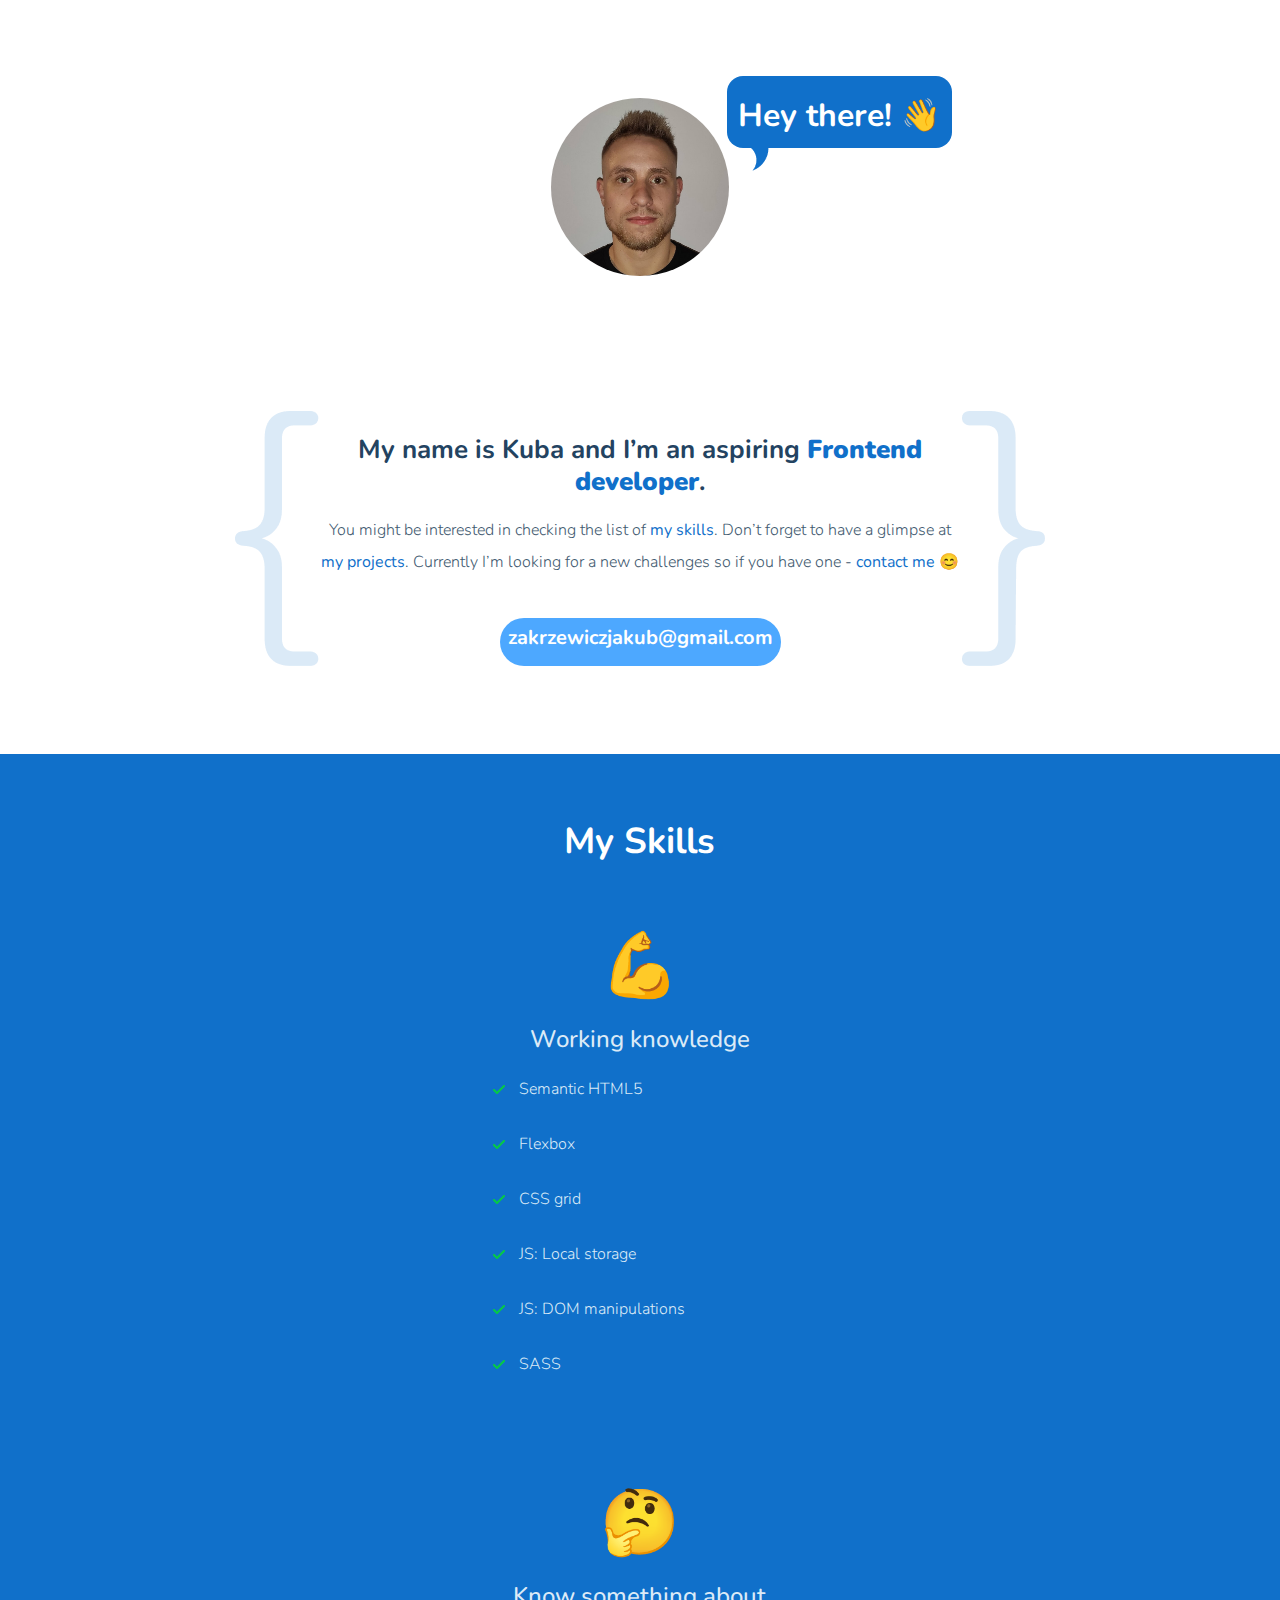
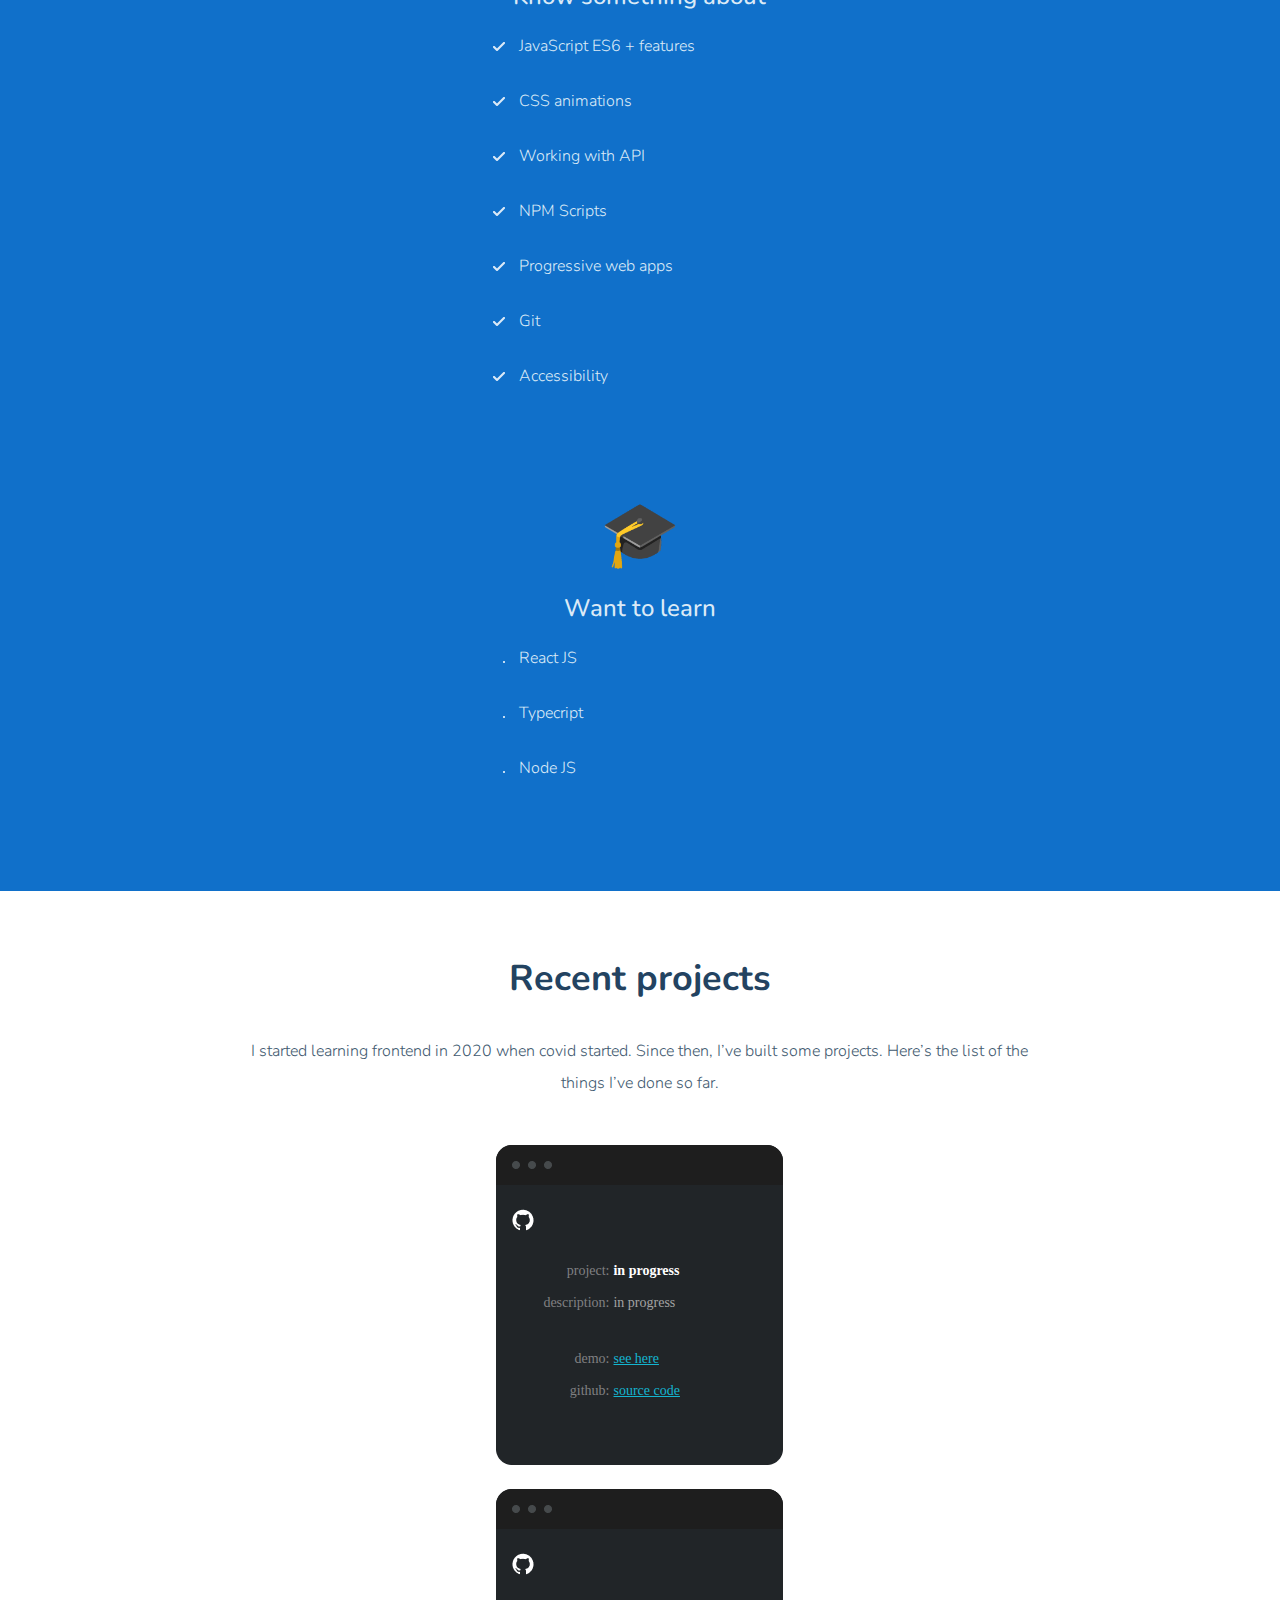
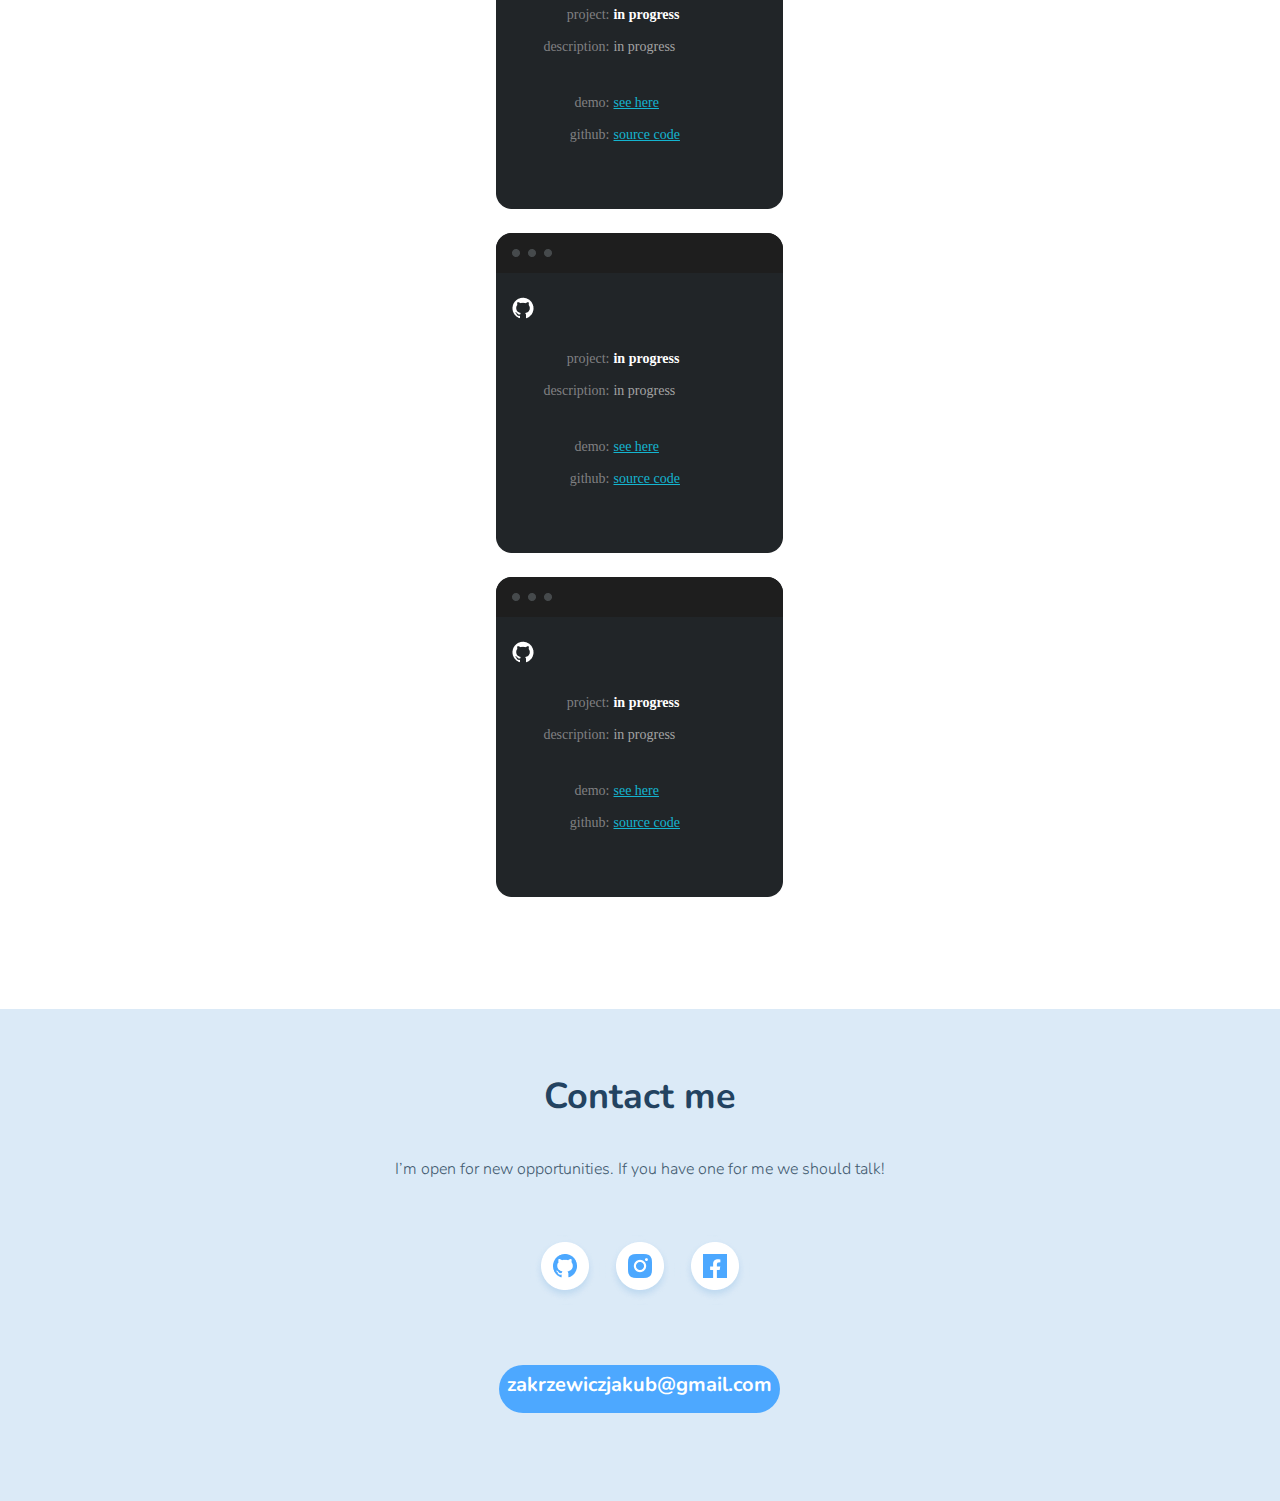
==== index.html @ 41ec2d14 "Updates" ====
<!doctype html><html lang="en"><head><meta charset="UTF-8"/><meta name="viewport" content="width=device-width,initial-scale=1"/><title>Jakub Zakrzewicz</title><meta name="description" content="Webpage about me"/><meta property="og:title" content="Jakub Zakrzewicz"/><meta property="og:description" content="Webpage about my projects and skills"/><meta property="og:url" content="https://github.com/kilerynka/portfolio-design-by-graphic"/><meta property="og:image" content="https://maciejkorsan.com/wtf-gulp-starter/assets/img/cover.png"/><link rel="shortcut icon" href="../../public/favicon.ico" type="image/x-icon"/><link href="index.60c1ba92.css" rel="stylesheet"></head><body><section class="section-first"><header class="header"><article class="header__article"><div class="header__article-img"></div><div class="header__article-cloud"><p class="header__article-hey">Hey there! 👋</p></div><img class="substract" src="img/Speech_cloud.cba23b9a.png" alt=""/></article><div class="wrapIntro"><img class="mark-before" src="img/{.0db8cd97.png" alt=""/><article class="article-mail header__article"><h1 class="header__article-h1">My name is Kuba and I’m an aspiring <strong class="blue-text">Frontend developer</strong>.</h1><p class="header__article-p">You might be interested in checking the list of <strong class="blue-text">my skills</strong>. Don’t forget to have a glimpse at <strong class="blue-text">my projects</strong>. Currently I’m looking for a new challenges so if you have one - <strong class="blue-text">contact me</strong> 😊</p><a class="header__article-mail" href="mailto:zakrzewiczjakub@gmail.com">zakrzewiczjakub@gmail.com</a></article><img class="mark-after" src="img/}.7db80b43.png" alt=""/></div></header></section><section class="section-two"><header class="section-two__header"><h1 class="section-two__header-h1">My Skills</h1></header><section class="section"><article class="section__article"><span class="section__article-emoticon">💪</span><h2 class="section__article-h2">Working knowledge</h2><ul class="section__article-list"><li>Semantic HTML5</li><li>Flexbox</li><li>CSS grid</li><li>JS: Local storage</li><li>JS: DOM manipulations</li><li>SASS</li></ul></article><article class="section__article"><span class="section__article-emoticon">🤔</span><h2 class="section__article-h2">Know something about</h2><ul class="section__article-listStyle2 section__article-list"><li>JavaScript ES6 + features</li><li>CSS animations</li><li>Working with API</li><li>NPM Scripts</li><li>Progressive web apps</li><li>Git</li><li>Accessibility</li></ul></article><article class="section__article"><span class="section__article-emoticon">🎓</span><h2 class="section__article-h2">Want to learn</h2><ul class="section__article-listStyle3 section__article-list"><li class="dupa">React JS</li><li>Typecript</li><li>Node JS</li></ul></article></section></section><section class="sectionThreeContent"><header class="sectionThreeContent__header"><h1 class="sectionThreeContent__header-h1">Recent projects</h1><p class="sectionThreeContent__header-p">I started learning frontend in 2020 when covid started. Since then, I’ve built some projects. Here’s the list of the things I’ve done so far.</p></header><section class="sectionThree"><article class="sectionThree__article"><div class="sectionThree__article-div"><div class="threeDots"></div></div><div class="content"><img class="content-img" src="img/Vector.cf3d014d.png" alt=""/><div class="wrap"><section class="sectionGit"><h2 class="sectionGit-h2">project:</h2><p class="title sectionGit-p name-js">in progress</p></section><section class="sectionGit"><h2 class="sectionGit-h2">description:</h2><p class="description sectionGit-p description-js">in progress</p></section></div><div class="wrap2"><section class="sectionGit"><h2 class="sectionGit-h2">demo:</h2><a class="link sectionGit-p demo-js" href="https://kilerynka.github.io/hydroapp-pwa/">see here</a></section><section class="sectionGit"><h2 class="sectionGit-h2">github:</h2><a class="link sectionGit-p src-js" href="">source code</a></section></div></div></article><article class="sectionThree__article"><div class="sectionThree__article-div"><div class="threeDots"></div></div><div class="content"><img class="content-img" src="img/Vector.cf3d014d.png" alt=""/><div class="wrap"><section class="sectionGit"><h2 class="sectionGit-h2">project:</h2><p class="title sectionGit-p name-js">in progress</p></section><section class="sectionGit"><h2 class="sectionGit-h2">description:</h2><p class="description sectionGit-p description-js">in progress</p></section></div><div class="wrap2"><section class="sectionGit"><h2 class="sectionGit-h2">demo:</h2><a class="link sectionGit-p demo-js" href="">see here</a></section><section class="sectionGit"><h2 class="sectionGit-h2">github:</h2><a class="link sectionGit-p src-js" href="">source code</a></section></div></div></article><article class="sectionThree__article"><div class="sectionThree__article-div"><div class="threeDots"></div></div><div class="content"><img class="content-img" src="img/Vector.cf3d014d.png" alt=""/><div class="wrap"><section class="sectionGit"><h2 class="sectionGit-h2">project:</h2><p class="title sectionGit-p name-js">in progress</p></section><section class="sectionGit"><h2 class="sectionGit-h2">description:</h2><p class="description sectionGit-p description-js">in progress</p></section></div><div class="wrap2"><section class="sectionGit"><h2 class="sectionGit-h2">demo:</h2><a class="link sectionGit-p demo-js" href="">see here</a></section><section class="sectionGit"><h2 class="sectionGit-h2">github:</h2><a class="link sectionGit-p src-js" href="">source code</a></section></div></div></article><article class="sectionThree__article"><div class="sectionThree__article-div"><div class="threeDots"></div></div><div class="content"><img class="content-img" src="img/Vector.cf3d014d.png" alt=""/><div class="wrap"><section class="sectionGit"><h2 class="sectionGit-h2">project:</h2><p class="title sectionGit-p name-js">in progress</p></section><section class="sectionGit"><h2 class="sectionGit-h2">description:</h2><p class="description sectionGit-p description-js">in progress</p></section></div><div class="wrap2"><section class="sectionGit"><h2 class="sectionGit-h2">demo:</h2><a class="link sectionGit-p demo-js" href="">see here</a></section><section class="sectionGit"><h2 class="sectionGit-h2">github:</h2><a class="link sectionGit-p src-js" href="">source code</a></section></div></div></article></section></section><footer class="footer"><section class="sectionFour"><article class="sectionFour__article"><h1 class="sectionFour__article-h1">Contact me</h1><p class="sectionFour__article-p">I’m open for new opportunities. If you have one for me we should talk!</p></article><article class="article-icons sectionFour__article"><div class="article__div-icons sectionFour__article-div"><a class="git" href="https://github.com/kilerynka"></a> <a class="insta" href="https://www.instagram.com/kubazakrzewicz/"></a><a class="face" href="https://www.facebook.com/kuba.zakrzewicz.7"></a></div><div class="sectionFour__article-div"><a class="footer-mail" href="mailto:zakrzewiczjakub@gmail.com">zakrzewiczjakub@gmail.com</a></div></article></section></footer><script src="index.60c1ba92.js"></script></body></html>
---- index.60c1ba92.css ----
@import url(https://fonts.googleapis.com/css2?family=Nunito:wght@300;500;700&display=swap);
/*! normalize.css v8.0.1 | MIT License | github.com/necolas/normalize.css */html{line-height:1.15;-webkit-text-size-adjust:100%}body{margin:0}main{display:block}h1{font-size:2em;margin:.67em 0}hr{box-sizing:content-box;height:0;overflow:visible}pre{font-family:monospace,monospace;font-size:1em}a{background-color:transparent}abbr[title]{border-bottom:none;text-decoration:underline;text-decoration:underline dotted}b,strong{font-weight:bolder}code,kbd,samp{font-family:monospace,monospace;font-size:1em}small{font-size:80%}sub,sup{font-size:75%;line-height:0;position:relative;vertical-align:baseline}sub{bottom:-.25em}sup{top:-.5em}img{border-style:none}button,input,optgroup,select,textarea{font-family:inherit;font-size:100%;line-height:1.15;margin:0}button,input{overflow:visible}button,select{text-transform:none}[type=button],[type=reset],[type=submit],button{-webkit-appearance:button}[type=button]::-moz-focus-inner,[type=reset]::-moz-focus-inner,[type=submit]::-moz-focus-inner,button::-moz-focus-inner{border-style:none;padding:0}[type=button]:-moz-focusring,[type=reset]:-moz-focusring,[type=submit]:-moz-focusring,button:-moz-focusring{outline:1px dotted ButtonText}fieldset{padding:.35em .75em .625em}legend{box-sizing:border-box;color:inherit;display:table;max-width:100%;padding:0;white-space:normal}progress{vertical-align:baseline}textarea{overflow:auto}[type=checkbox],[type=radio]{box-sizing:border-box;padding:0}[type=number]::-webkit-inner-spin-button,[type=number]::-webkit-outer-spin-button{height:auto}[type=search]{-webkit-appearance:textfield;outline-offset:-2px}[type=search]::-webkit-search-decoration{-webkit-appearance:none}::-webkit-file-upload-button{-webkit-appearance:button;font:inherit}details{display:block}summary{display:list-item}[hidden],template{display:none}.section-two{grid-column:1/7;display:flex;flex-direction:column;align-items:center;background-color:#1070ca}.section-two__header{width:288px;margin:64px 16px;text-align:center}.section-two__header-h1{font-family:Nunito;font-style:normal;font-weight:700;font-size:36px;line-height:48px;color:#fff;margin:0}.section__article{width:288px;display:flex;flex-wrap:wrap;align-items:flex-start;margin-bottom:64px}.section__article-emoticon{font-weight:700;font-size:64px;line-height:72px;margin-bottom:15px}.section__article-emoticon,.section__article-h2{width:288px;align-self:center;text-align:center;font-style:normal}.section__article-h2{margin:0;font-family:Nunito;font-weight:500;font-size:24px;line-height:44px;color:#dbeaf7}.section__article-list{list-style:url(img/small-tick.429dbf11.png);font-family:Nunito;font-style:normal;font-weight:300;font-size:16px;line-height:24px;color:#dbeaf7;padding-left:16px}.section__article-list>li{margin-bottom:31px;padding-left:7.5px}.section__article-listStyle2{list-style:url(img/small-tick-light.58958ad9.png)}.section__article-listStyle3{list-style:url(img/bullet.37617f40.png)}@media only screen and (min-width:980px){.section-two{grid-column:1/15}}.sectionThreeContent{grid-column:2/6;display:flex;flex-direction:column;align-items:center}.sectionThreeContent__header{margin-top:64px;margin-bottom:46px}.sectionThreeContent__header-h1{height:80px;font-weight:700;font-size:36px;line-height:48px;color:#234361}.sectionThreeContent__header-h1,.sectionThreeContent__header-p{font-family:Nunito;font-style:normal;text-align:center;margin:0}.sectionThreeContent__header-p{font-weight:300;font-size:16px;line-height:32px;color:#425a70}.sectionThree{width:100%;display:flex;flex-direction:column;align-items:center}.sectionThree__article{width:287px;height:320px;background-image:url(img/Bg.18503148.png);background-size:100%;margin-bottom:24px}.sectionThree__article-div{width:287px;height:40px;background-image:url(img/TopBg.416d074f.png);display:flex;justify-content:flex-start;align-items:center}.threeDots{width:40px;height:8px;background-image:url(img/circles_top.8dc17cb6.png);margin-left:16px}.content{width:287px;height:256px}.content-img{position:relative;top:24px;left:16px}.sectionGit{max-width:280px;display:flex;justify-content:center;align-items:baseline}.sectionGit-h2{width:100px;font-weight:400;text-align:right;color:#808082;margin:0 4px 8px 0}.sectionGit-h2,.sectionGit-p{display:inline-block;font-family:Roboto Mono;font-style:normal;font-size:14px;line-height:24px}.sectionGit-p{width:150px;margin:0}.description{font-weight:400;color:#a3a3a3}.title{font-weight:700;color:#fff}.link{color:#14b5d0;width:150px}.wrap{margin-top:48px}.wrap2{margin-top:24px}@media only screen and (min-width:980px){.sectionThreeContent{grid-column:3/13}}.footer{grid-column:1/7;background-color:#dbeaf7;margin-top:88px;padding-bottom:88px}.sectionFour{display:flex;flex-direction:column;align-items:center;text-align:center;margin-top:64px}.sectionFour__article-h1{margin:0 0 32px;font-family:Nunito;font-style:normal;font-weight:700;font-size:36px;line-height:48px;color:#234361}.sectionFour__article-p{margin:0;font-family:Nunito;font-style:normal;font-weight:300;font-size:16px;line-height:32px;color:#425a70}.sectionFour__article-div{display:flex;justify-content:space-between}.article-icons{display:flex;flex-direction:column;align-items:center;margin-top:50px}.article__div-icons{display:flex;justify-content:space-between;align-items:center;width:220px;margin-bottom:60px}.git{display:block;background-image:url(img/Github_icon.60226a24.png)}.git,.insta{width:70px;height:70px;background-position:50%}.insta{background-image:url(img/Instagram_icon.6e41d9e7.png)}.face{width:70px;height:70px;background-image:url(img/Facebook_icon.ed599b07.png);background-position:50%}.footer-mail{width:281px;height:48px;display:block;background:#4da8ff;border-radius:64px;font-family:Nunito;font-style:normal;font-weight:700;font-size:20px;line-height:40px;text-decoration:none;color:#fff;text-align:center}@media only screen and (min-width:980px){.footer{grid-column:1/15}}body{display:grid;grid-template-columns:0 1fr 1fr 1fr 1fr 0;-moz-column-gap:16px;column-gap:16px}.section-first{grid-column:2/6;background:#fff;margin-top:64px;margin-bottom:88px}.blue-text{color:#1070ca}.header{display:flex;flex-wrap:wrap;justify-content:center;align-content:flex-start}.header__article{display:flex;flex-direction:column;flex-wrap:nowrap;align-items:center;margin-bottom:40px}.header__article-img{display:inline-block;background-image:url(img/kuba.0f6ebbd4.jpg);background-size:cover;background-position:50%;width:178px;height:178px;border-radius:50%;margin:34px 58px 0}.header__article-hey{display:none}.header__article-h1{margin:0;font-weight:700;font-size:26px;color:#234361}.header__article-h1,.header__article-p{font-family:Nunito;font-style:normal;line-height:32px;text-align:center}.header__article-p{font-weight:300;font-size:16px;color:#425a70;margin-bottom:40px}.header__article-mail{width:281px;height:48px;display:block;background:#4da8ff;border-radius:64px;font-family:Nunito;font-style:normal;font-weight:700;font-size:20px;line-height:40px;text-decoration:none;color:#fff;text-align:center}.mark-after,.mark-before,.substract{display:none}@media only screen and (min-width:980px){body{display:grid;grid-template-columns:128px 1fr 1fr 1fr 1fr 1fr 1fr 1fr 1fr 1fr 1fr 1fr 1fr 128px;-moz-column-gap:24px;column-gap:24px}.section-first{grid-column:3/13}.header{height:100%;flex-direction:column;align-items:center}.header__article-hey{display:block;font-family:Nunito;font-style:normal;font-weight:700;font-size:32px;line-height:15px;color:#fff;text-align:center}.header__article-cloud{width:225px;height:72px;position:relative;top:-200px;left:200px;background-color:#1070ca;border-radius:16px}.substract{display:block;width:17.42px;height:22.66px;position:relative;top:-200px;left:120px}.wrapIntro{display:flex;align-items:flex-end}.mark-after,.mark-before{display:inline;height:100%}.article-mail{margin-bottom:0}}
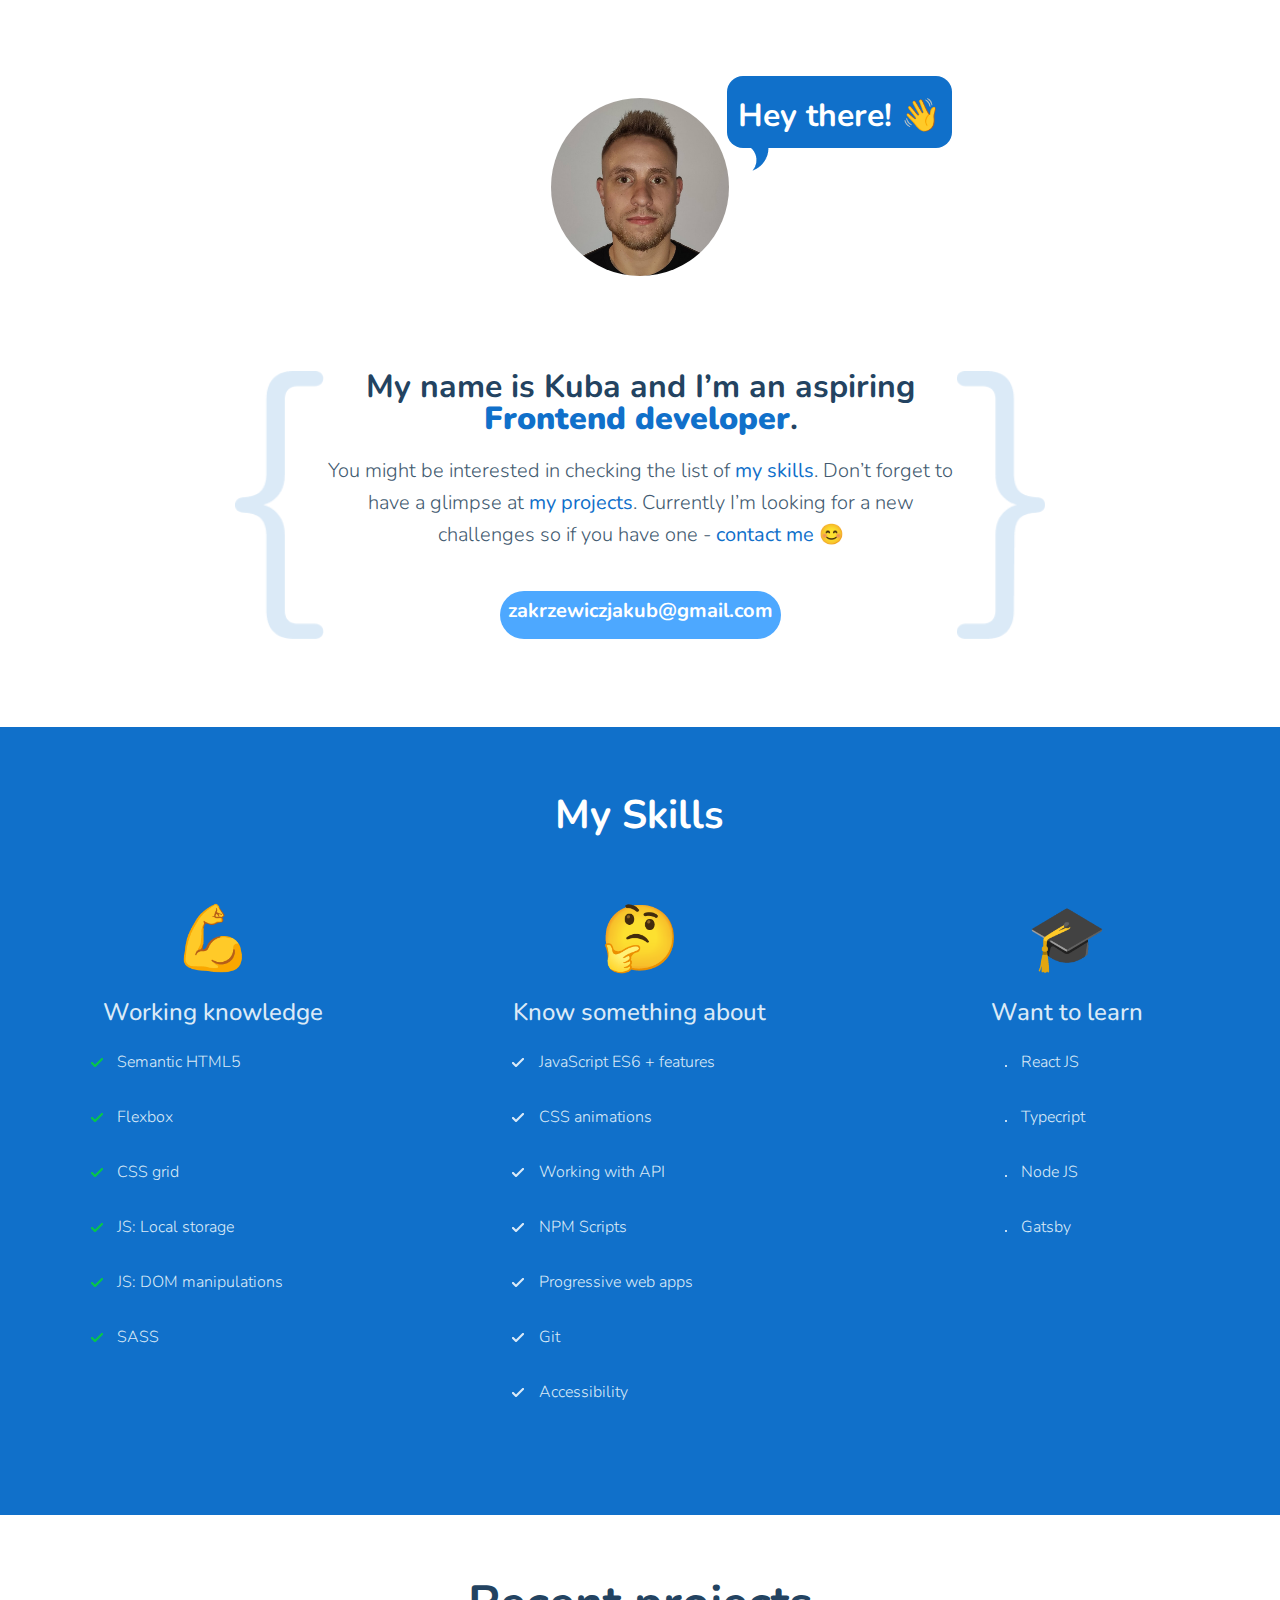
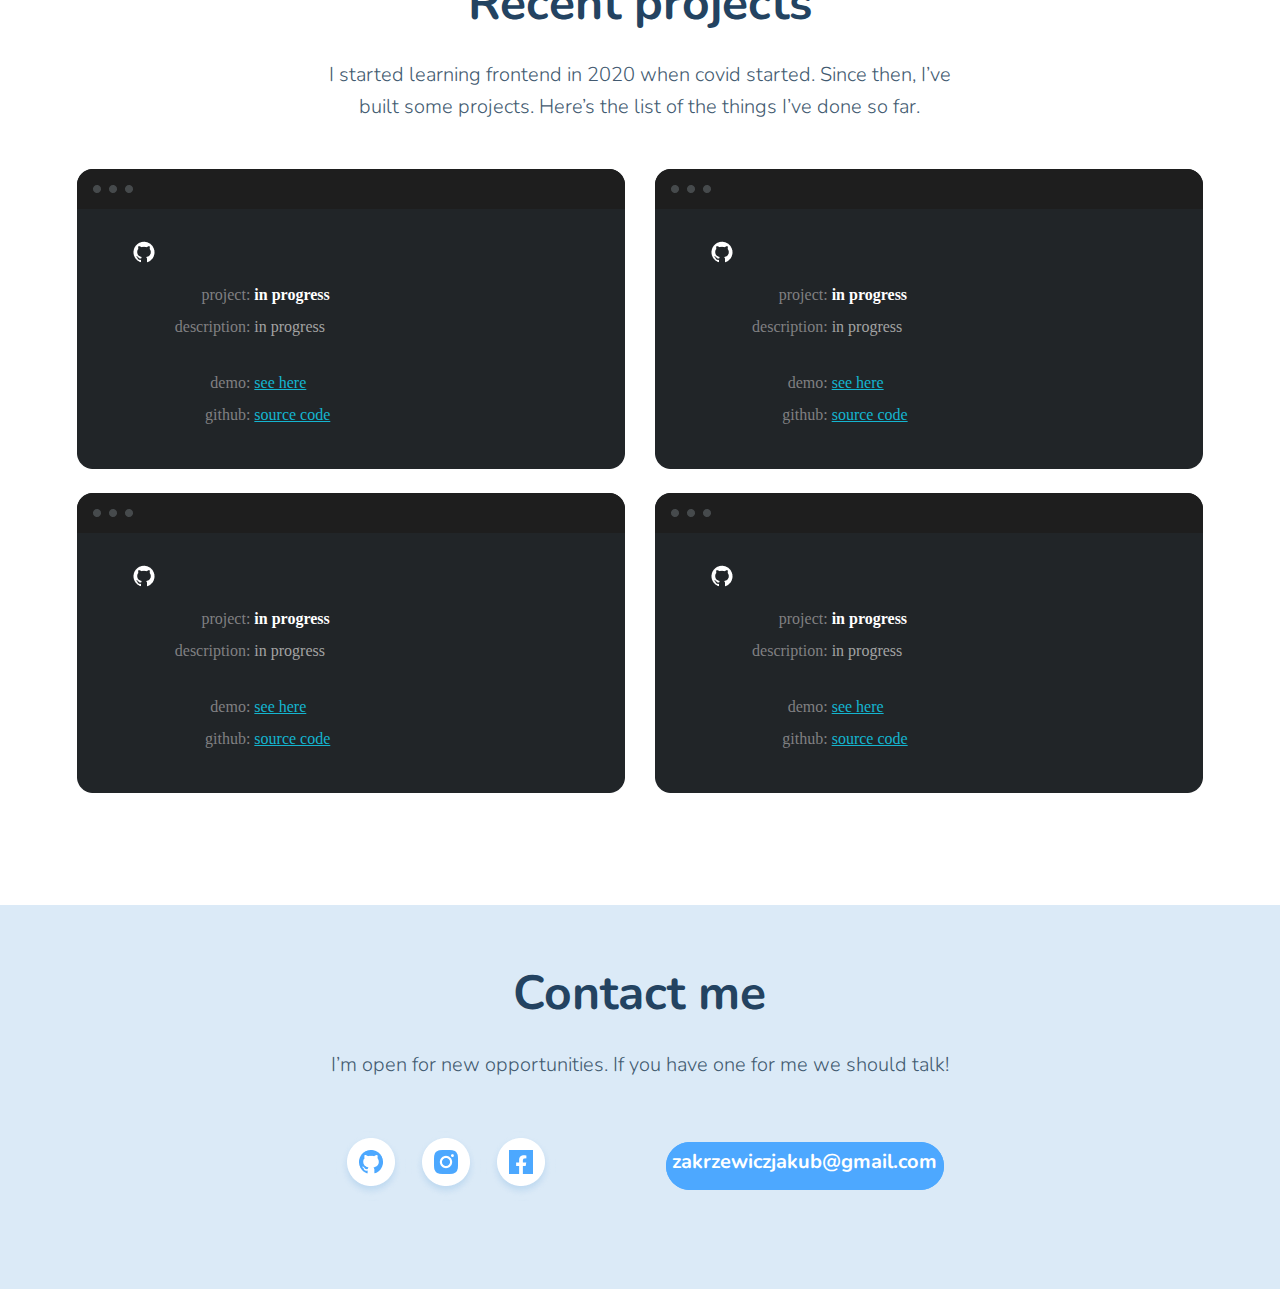
==== commit aa825f56: "Updates" ====
--- a/index.html
+++ b/index.html
@@ -1 +1 @@
-<!doctype html><html lang="en"><head><meta charset="UTF-8"/><meta name="viewport" content="width=device-width,initial-scale=1"/><title>Jakub Zakrzewicz</title><meta name="description" content="Webpage about me"/><meta property="og:title" content="Jakub Zakrzewicz"/><meta property="og:description" content="Webpage about my projects and skills"/><meta property="og:url" content="https://github.com/kilerynka/portfolio-design-by-graphic"/><meta property="og:image" content="https://maciejkorsan.com/wtf-gulp-starter/assets/img/cover.png"/><link rel="shortcut icon" href="../../public/favicon.ico" type="image/x-icon"/><link href="index.60c1ba92.css" rel="stylesheet"></head><body><section class="section-first"><header class="header"><article class="header__article"><div class="header__article-img"></div><div class="header__article-cloud"><p class="header__article-hey">Hey there! 👋</p></div><img class="substract" src="img/Speech_cloud.cba23b9a.png" alt=""/></article><div class="wrapIntro"><img class="mark-before" src="img/{.0db8cd97.png" alt=""/><article class="article-mail header__article"><h1 class="header__article-h1">My name is Kuba and I’m an aspiring <strong class="blue-text">Frontend developer</strong>.</h1><p class="header__article-p">You might be interested in checking the list of <strong class="blue-text">my skills</strong>. Don’t forget to have a glimpse at <strong class="blue-text">my projects</strong>. Currently I’m looking for a new challenges so if you have one - <strong class="blue-text">contact me</strong> 😊</p><a class="header__article-mail" href="mailto:zakrzewiczjakub@gmail.com">zakrzewiczjakub@gmail.com</a></article><img class="mark-after" src="img/}.7db80b43.png" alt=""/></div></header></section><section class="section-two"><header class="section-two__header"><h1 class="section-two__header-h1">My Skills</h1></header><section class="section"><article class="section__article"><span class="section__article-emoticon">💪</span><h2 class="section__article-h2">Working knowledge</h2><ul class="section__article-list"><li>Semantic HTML5</li><li>Flexbox</li><li>CSS grid</li><li>JS: Local storage</li><li>JS: DOM manipulations</li><li>SASS</li></ul></article><article class="section__article"><span class="section__article-emoticon">🤔</span><h2 class="section__article-h2">Know something about</h2><ul class="section__article-listStyle2 section__article-list"><li>JavaScript ES6 + features</li><li>CSS animations</li><li>Working with API</li><li>NPM Scripts</li><li>Progressive web apps</li><li>Git</li><li>Accessibility</li></ul></article><article class="section__article"><span class="section__article-emoticon">🎓</span><h2 class="section__article-h2">Want to learn</h2><ul class="section__article-listStyle3 section__article-list"><li class="dupa">React JS</li><li>Typecript</li><li>Node JS</li></ul></article></section></section><section class="sectionThreeContent"><header class="sectionThreeContent__header"><h1 class="sectionThreeContent__header-h1">Recent projects</h1><p class="sectionThreeContent__header-p">I started learning frontend in 2020 when covid started. Since then, I’ve built some projects. Here’s the list of the things I’ve done so far.</p></header><section class="sectionThree"><article class="sectionThree__article"><div class="sectionThree__article-div"><div class="threeDots"></div></div><div class="content"><img class="content-img" src="img/Vector.cf3d014d.png" alt=""/><div class="wrap"><section class="sectionGit"><h2 class="sectionGit-h2">project:</h2><p class="title sectionGit-p name-js">in progress</p></section><section class="sectionGit"><h2 class="sectionGit-h2">description:</h2><p class="description sectionGit-p description-js">in progress</p></section></div><div class="wrap2"><section class="sectionGit"><h2 class="sectionGit-h2">demo:</h2><a class="link sectionGit-p demo-js" href="https://kilerynka.github.io/hydroapp-pwa/">see here</a></section><section class="sectionGit"><h2 class="sectionGit-h2">github:</h2><a class="link sectionGit-p src-js" href="">source code</a></section></div></div></article><article class="sectionThree__article"><div class="sectionThree__article-div"><div class="threeDots"></div></div><div class="content"><img class="content-img" src="img/Vector.cf3d014d.png" alt=""/><div class="wrap"><section class="sectionGit"><h2 class="sectionGit-h2">project:</h2><p class="title sectionGit-p name-js">in progress</p></section><section class="sectionGit"><h2 class="sectionGit-h2">description:</h2><p class="description sectionGit-p description-js">in progress</p></section></div><div class="wrap2"><section class="sectionGit"><h2 class="sectionGit-h2">demo:</h2><a class="link sectionGit-p demo-js" href="">see here</a></section><section class="sectionGit"><h2 class="sectionGit-h2">github:</h2><a class="link sectionGit-p src-js" href="">source code</a></section></div></div></article><article class="sectionThree__article"><div class="sectionThree__article-div"><div class="threeDots"></div></div><div class="content"><img class="content-img" src="img/Vector.cf3d014d.png" alt=""/><div class="wrap"><section class="sectionGit"><h2 class="sectionGit-h2">project:</h2><p class="title sectionGit-p name-js">in progress</p></section><section class="sectionGit"><h2 class="sectionGit-h2">description:</h2><p class="description sectionGit-p description-js">in progress</p></section></div><div class="wrap2"><section class="sectionGit"><h2 class="sectionGit-h2">demo:</h2><a class="link sectionGit-p demo-js" href="">see here</a></section><section class="sectionGit"><h2 class="sectionGit-h2">github:</h2><a class="link sectionGit-p src-js" href="">source code</a></section></div></div></article><article class="sectionThree__article"><div class="sectionThree__article-div"><div class="threeDots"></div></div><div class="content"><img class="content-img" src="img/Vector.cf3d014d.png" alt=""/><div class="wrap"><section class="sectionGit"><h2 class="sectionGit-h2">project:</h2><p class="title sectionGit-p name-js">in progress</p></section><section class="sectionGit"><h2 class="sectionGit-h2">description:</h2><p class="description sectionGit-p description-js">in progress</p></section></div><div class="wrap2"><section class="sectionGit"><h2 class="sectionGit-h2">demo:</h2><a class="link sectionGit-p demo-js" href="">see here</a></section><section class="sectionGit"><h2 class="sectionGit-h2">github:</h2><a class="link sectionGit-p src-js" href="">source code</a></section></div></div></article></section></section><footer class="footer"><section class="sectionFour"><article class="sectionFour__article"><h1 class="sectionFour__article-h1">Contact me</h1><p class="sectionFour__article-p">I’m open for new opportunities. If you have one for me we should talk!</p></article><article class="article-icons sectionFour__article"><div class="article__div-icons sectionFour__article-div"><a class="git" href="https://github.com/kilerynka"></a> <a class="insta" href="https://www.instagram.com/kubazakrzewicz/"></a><a class="face" href="https://www.facebook.com/kuba.zakrzewicz.7"></a></div><div class="sectionFour__article-div"><a class="footer-mail" href="mailto:zakrzewiczjakub@gmail.com">zakrzewiczjakub@gmail.com</a></div></article></section></footer><script src="index.60c1ba92.js"></script></body></html>+<!doctype html><html lang="en"><head><meta charset="UTF-8"/><meta name="viewport" content="width=device-width,initial-scale=1"/><title>Jakub Zakrzewicz</title><meta name="description" content="Webpage about me"/><meta property="og:title" content="Jakub Zakrzewicz"/><meta property="og:description" content="Webpage about my projects and skills"/><meta property="og:url" content="https://github.com/kilerynka/portfolio-design-by-graphic"/><meta property="og:image" content="https://maciejkorsan.com/wtf-gulp-starter/assets/img/cover.png"/><link rel="shortcut icon" href="../../public/favicon.ico" type="image/x-icon"/><link href="index.3558fb7d.css" rel="stylesheet"></head><body><section class="section-first"><header class="header"><article class="header__article"><div class="header__article-img"></div><div class="header__article-cloud"><p class="header__article-hey">Hey there! 👋</p></div><img class="substract" src="img/Speech_cloud.cba23b9a.png" alt=""/></article><div class="wrapIntro"><img class="mark-before" src="img/{.0db8cd97.png" alt=""/><article class="article-mail header__article"><h1 class="header__article-h1">My name is Kuba and I’m an aspiring <strong class="blue-text">Frontend developer</strong>.</h1><p class="header__article-p">You might be interested in checking the list of <strong class="blue-text">my skills</strong>. Don’t forget to have a glimpse at <strong class="blue-text">my projects</strong>. Currently I’m looking for a new challenges so if you have one - <strong class="blue-text">contact me</strong> 😊</p><a class="header__article-mail" href="mailto:zakrzewiczjakub@gmail.com">zakrzewiczjakub@gmail.com</a></article><img class="mark-after" src="img/}.7db80b43.png" alt=""/></div></header></section><section class="section-two"><header class="section-two__header"><h1 class="section-two__header-h1">My Skills</h1></header><section class="section"><article class="section__article"><span class="section__article-emoticon">💪</span><h2 class="section__article-h2">Working knowledge</h2><ul class="section__article-list"><li>Semantic HTML5</li><li>Flexbox</li><li>CSS grid</li><li>JS: Local storage</li><li>JS: DOM manipulations</li><li>SASS</li></ul></article><article class="section__article"><span class="section__article-emoticon">🤔</span><h2 class="section__article-h2">Know something about</h2><ul class="section__article-listStyle2 section__article-list"><li>JavaScript ES6 + features</li><li>CSS animations</li><li>Working with API</li><li>NPM Scripts</li><li>Progressive web apps</li><li>Git</li><li>Accessibility</li></ul></article><article class="section__article"><span class="section__article-emoticon">🎓</span><h2 class="section__article-h2">Want to learn</h2><ul class="section__article-listStyle3 section__article-list"><li class="dupa">React JS</li><li>Typecript</li><li>Node JS</li><li>Gatsby</li></ul></article></section></section><section class="sectionThreeContent"><header class="sectionThreeContent__header"><h1 class="sectionThreeContent__header-h1">Recent projects</h1><p class="sectionThreeContent__header-p">I started learning frontend in 2020 when covid started. Since then, I’ve built some projects. Here’s the list of the things I’ve done so far.</p></header><section class="sectionThree"><article class="sectionThree__article"><div class="sectionThree__article-div"><div class="threeDots"></div></div><div class="content"><img class="content-img" src="img/Vector.cf3d014d.png" alt=""/><div class="wrap"><section class="sectionGit"><h2 class="sectionGit-h2">project:</h2><p class="title sectionGit-p name-js">in progress</p></section><section class="sectionGit"><h2 class="sectionGit-h2">description:</h2><p class="description sectionGit-p description-js">in progress</p></section></div><div class="wrap2"><section class="sectionGit"><h2 class="sectionGit-h2">demo:</h2><a class="link sectionGit-p demo-js" href="https://kilerynka.github.io/hydroapp-pwa/">see here</a></section><section class="sectionGit"><h2 class="sectionGit-h2">github:</h2><a class="link sectionGit-p src-js" href="">source code</a></section></div></div></article><article class="sectionThree__article"><div class="sectionThree__article-div"><div class="threeDots"></div></div><div class="content"><img class="content-img" src="img/Vector.cf3d014d.png" alt=""/><div class="wrap"><section class="sectionGit"><h2 class="sectionGit-h2">project:</h2><p class="title sectionGit-p name-js">in progress</p></section><section class="sectionGit"><h2 class="sectionGit-h2">description:</h2><p class="description sectionGit-p description-js">in progress</p></section></div><div class="wrap2"><section class="sectionGit"><h2 class="sectionGit-h2">demo:</h2><a class="link sectionGit-p demo-js" href="">see here</a></section><section class="sectionGit"><h2 class="sectionGit-h2">github:</h2><a class="link sectionGit-p src-js" href="">source code</a></section></div></div></article><article class="sectionThree__article"><div class="sectionThree__article-div"><div class="threeDots"></div></div><div class="content"><img class="content-img" src="img/Vector.cf3d014d.png" alt=""/><div class="wrap"><section class="sectionGit"><h2 class="sectionGit-h2">project:</h2><p class="title sectionGit-p name-js">in progress</p></section><section class="sectionGit"><h2 class="sectionGit-h2">description:</h2><p class="description sectionGit-p description-js">in progress</p></section></div><div class="wrap2"><section class="sectionGit"><h2 class="sectionGit-h2">demo:</h2><a class="link sectionGit-p demo-js" href="">see here</a></section><section class="sectionGit"><h2 class="sectionGit-h2">github:</h2><a class="link sectionGit-p src-js" href="">source code</a></section></div></div></article><article class="sectionThree__article"><div class="sectionThree__article-div"><div class="threeDots"></div></div><div class="content"><img class="content-img" src="img/Vector.cf3d014d.png" alt=""/><div class="wrap"><section class="sectionGit"><h2 class="sectionGit-h2">project:</h2><p class="title sectionGit-p name-js">in progress</p></section><section class="sectionGit"><h2 class="sectionGit-h2">description:</h2><p class="description sectionGit-p description-js">in progress</p></section></div><div class="wrap2"><section class="sectionGit"><h2 class="sectionGit-h2">demo:</h2><a class="link sectionGit-p demo-js" href="">see here</a></section><section class="sectionGit"><h2 class="sectionGit-h2">github:</h2><a class="link sectionGit-p src-js" href="">source code</a></section></div></div></article></section></section><footer class="footer"><section class="sectionFour"><article class="sectionFour__article"><h1 class="sectionFour__article-h1">Contact me</h1><p class="sectionFour__article-p">I’m open for new opportunities. If you have one for me we should talk!</p></article><article class="article-icons sectionFour__article"><div class="article__div-icons sectionFour__article-div"><a class="git" href="https://github.com/kilerynka"></a> <a class="insta" href="https://www.instagram.com/kubazakrzewicz/"></a><a class="face" href="https://www.facebook.com/kuba.zakrzewicz.7"></a></div><div class="sectionFour__article-mail sectionFour__article-div"><a class="footer-mail" href="mailto:zakrzewiczjakub@gmail.com">zakrzewiczjakub@gmail.com</a></div></article></section></footer><script src="index.3558fb7d.js"></script></body></html>--- a/index.3558fb7d.css
+++ b/index.3558fb7d.css
@@ -0,0 +1,2 @@
+@import url(https://fonts.googleapis.com/css2?family=Nunito:wght@300;500;700&display=swap);
+/*! normalize.css v8.0.1 | MIT License | github.com/necolas/normalize.css */html{line-height:1.15;-webkit-text-size-adjust:100%}body{margin:0}main{display:block}h1{font-size:2em;margin:.67em 0}hr{box-sizing:content-box;height:0;overflow:visible}pre{font-family:monospace,monospace;font-size:1em}a{background-color:transparent}abbr[title]{border-bottom:none;text-decoration:underline;text-decoration:underline dotted}b,strong{font-weight:bolder}code,kbd,samp{font-family:monospace,monospace;font-size:1em}small{font-size:80%}sub,sup{font-size:75%;line-height:0;position:relative;vertical-align:baseline}sub{bottom:-.25em}sup{top:-.5em}img{border-style:none}button,input,optgroup,select,textarea{font-family:inherit;font-size:100%;line-height:1.15;margin:0}button,input{overflow:visible}button,select{text-transform:none}[type=button],[type=reset],[type=submit],button{-webkit-appearance:button}[type=button]::-moz-focus-inner,[type=reset]::-moz-focus-inner,[type=submit]::-moz-focus-inner,button::-moz-focus-inner{border-style:none;padding:0}[type=button]:-moz-focusring,[type=reset]:-moz-focusring,[type=submit]:-moz-focusring,button:-moz-focusring{outline:1px dotted ButtonText}fieldset{padding:.35em .75em .625em}legend{box-sizing:border-box;color:inherit;display:table;max-width:100%;padding:0;white-space:normal}progress{vertical-align:baseline}textarea{overflow:auto}[type=checkbox],[type=radio]{box-sizing:border-box;padding:0}[type=number]::-webkit-inner-spin-button,[type=number]::-webkit-outer-spin-button{height:auto}[type=search]{-webkit-appearance:textfield;outline-offset:-2px}[type=search]::-webkit-search-decoration{-webkit-appearance:none}::-webkit-file-upload-button{-webkit-appearance:button;font:inherit}details{display:block}summary{display:list-item}[hidden],template{display:none}.section-two{grid-column:1/7;display:flex;flex-direction:column;align-items:center;background-color:#1070ca}.section-two__header{width:288px;margin:64px 16px;text-align:center}.section-two__header-h1{font-family:Nunito;font-style:normal;font-weight:700;font-size:36px;line-height:48px;color:#fff;margin:0}.section__article{width:288px;display:flex;flex-wrap:wrap;align-items:flex-start;margin-bottom:64px}.section__article-emoticon{font-weight:700;font-size:64px;line-height:72px;margin-bottom:15px}.section__article-emoticon,.section__article-h2{width:288px;align-self:center;text-align:center;font-style:normal}.section__article-h2{margin:0;font-family:Nunito;font-weight:500;font-size:24px;line-height:44px;color:#dbeaf7}.section__article-list{list-style:url(img/small-tick.429dbf11.png);font-family:Nunito;font-style:normal;font-weight:300;font-size:16px;line-height:24px;color:#dbeaf7;padding-left:16px}.section__article-list>li{margin-bottom:31px;padding-left:7.5px}.section__article-listStyle2{list-style:url(img/small-tick-light.58958ad9.png)}.section__article-listStyle3{list-style:url(img/bullet.37617f40.png)}@media only screen and (min-width:980px){.section-two{grid-column:1/15}.section-two__header-h1{font-size:40px}.section{width:100%;display:flex;flex-direction:row;justify-content:space-around}.section__article{display:flex;width:379px;align-items:center;justify-content:flex-start;flex-wrap:nowrap;flex-direction:column}.section__article-emoticon{font-size:64px}.section__article-h2{width:288px;margin:0;font-size:24px}.section__article-list{font-size:16px;padding-right:50px}.section__article-list>li{margin-bottom:31px;padding-left:7.5px}}.sectionThreeContent{grid-column:2/6;display:flex;flex-direction:column;align-items:center}.sectionThreeContent__header{margin-top:64px;margin-bottom:46px}.sectionThreeContent__header-h1{height:80px;font-weight:700;font-size:36px;line-height:48px;color:#234361}.sectionThreeContent__header-h1,.sectionThreeContent__header-p{font-family:Nunito;font-style:normal;text-align:center;margin:0}.sectionThreeContent__header-p{font-weight:300;font-size:16px;line-height:32px;color:#425a70}.sectionThree{width:100%;display:flex;flex-direction:column;align-items:center}.sectionThree__article{width:287px;height:320px;background-image:url(img/Bg.18503148.png);background-size:100%;margin-bottom:24px}.sectionThree__article-div{width:287px;height:40px;background-image:url(img/TopBg.416d074f.png);display:flex;justify-content:flex-start;align-items:center}.threeDots{width:40px;height:8px;background-image:url(img/circles_top.8dc17cb6.png);margin-left:16px}.content{width:287px;height:256px}.content-img{position:relative;top:24px;left:16px}.sectionGit{max-width:280px;display:flex;justify-content:center;align-items:baseline}.sectionGit-h2{width:100px;font-weight:400;text-align:right;color:#808082;margin:0 4px 8px 0}.sectionGit-h2,.sectionGit-p{display:inline-block;font-family:Roboto Mono;font-style:normal;font-size:14px;line-height:24px}.sectionGit-p{width:150px;margin:0}.description{font-weight:400;color:#a3a3a3}.title{font-weight:700;color:#fff}.link{color:#14b5d0;width:150px}.wrap{margin-top:48px}.wrap2{margin-top:24px}@media only screen and (min-width:980px){.sectionThreeContent{grid-column:4/12}.sectionThreeContent__header-h1{font-size:48px}.sectionThreeContent__header-p{font-size:20px}.sectionThree{width:100%;min-width:1184px;display:flex;flex-direction:row;flex-wrap:wrap;justify-content:space-evenly}.sectionThree__article{width:548px;height:300px;background-image:url(img/BgBig.15006127.png)}.sectionThree__article-div{width:548px;height:40px;background-image:url(img/TopBgBig.b1f28040.png)}.sectionGit{max-width:584px}.sectionGit-h2,.sectionGit-p{font-size:16px}.sectionGit-p{width:300px}.content{width:550px;height:256px}.content-img{position:relative;top:32px;left:56px}}.footer{grid-column:1/7;background-color:#dbeaf7;margin-top:88px;padding-bottom:88px}.sectionFour{display:flex;flex-direction:column;align-items:center;text-align:center;margin-top:64px}.sectionFour__article-h1{margin:0 0 32px;font-family:Nunito;font-style:normal;font-weight:700;font-size:36px;line-height:48px;color:#234361}.sectionFour__article-p{margin:0;font-family:Nunito;font-style:normal;font-weight:300;font-size:16px;line-height:32px;color:#425a70}.sectionFour__article-div{display:flex;justify-content:space-between}.article-icons{display:flex;flex-direction:column;align-items:center;margin-top:50px}.article__div-icons{display:flex;justify-content:space-between;align-items:center;width:220px;margin-bottom:60px}.git{display:block;background-image:url(img/Github_icon.60226a24.png)}.git,.insta{width:70px;height:70px;background-position:50%}.insta{background-image:url(img/Instagram_icon.6e41d9e7.png)}.face{width:70px;height:70px;background-image:url(img/Facebook_icon.ed599b07.png);background-position:50%}.footer-mail{width:281px;height:48px;display:block;background:#4da8ff;border-radius:64px;font-family:Nunito;font-style:normal;font-weight:700;font-size:20px;line-height:40px;text-decoration:none;color:#fff;text-align:center}@media only screen and (min-width:980px){.footer{grid-column:1/15}.article-icons{width:100%;height:70px;display:flex;flex-direction:row;justify-content:center;align-items:baseline;margin-top:50px}.sectionFour__article-h1{font-size:48px}.sectionFour__article-p{font-size:20px}.sectionFour__article-mail{background-image:url(img/MailBTN.808db448.png);align-self:center;margin-left:110px}.footer-mail{width:278px;font-size:20px}}body{display:grid;grid-template-columns:0 1fr 1fr 1fr 1fr 0;-moz-column-gap:16px;column-gap:16px}.section-first{grid-column:2/6;background:#fff;margin-top:64px;margin-bottom:88px}.blue-text{color:#1070ca}.header{display:flex;flex-wrap:wrap;justify-content:center;align-content:flex-start}.header__article{display:flex;flex-direction:column;flex-wrap:nowrap;align-items:center;margin-bottom:40px}.header__article-img{display:inline-block;background-image:url(img/kuba.0f6ebbd4.jpg);background-size:cover;background-position:50%;width:178px;height:178px;border-radius:50%;margin:34px 58px 0}.header__article-hey{display:none}.header__article-h1{margin:0;font-weight:700;font-size:26px;color:#234361}.header__article-h1,.header__article-p{font-family:Nunito;font-style:normal;line-height:32px;text-align:center}.header__article-p{font-weight:300;font-size:16px;color:#425a70;margin-bottom:40px}.header__article-mail{width:281px;height:48px;display:block;background:#4da8ff;border-radius:64px;font-family:Nunito;font-style:normal;font-weight:700;font-size:20px;line-height:40px;text-decoration:none;color:#fff;text-align:center}.mark-after,.mark-before,.substract{display:none}@media only screen and (min-width:980px){body{display:grid;grid-template-columns:128px 1fr 1fr 1fr 1fr 1fr 1fr 1fr 1fr 1fr 1fr 1fr 1fr 128px;-moz-column-gap:24px;column-gap:24px}.section-first{grid-column:3/13}.header{height:100%;flex-direction:column;align-items:center}.header__article{margin:0}.header__article-hey{display:block;font-family:Nunito;font-style:normal;font-weight:700;font-size:32px;line-height:15px;color:#fff;text-align:center}.header__article-cloud{width:225px;height:72px;position:relative;top:-200px;left:200px;background-color:#1070ca;border-radius:16px}.header__article-h1{font-size:32px}.header__article-p{font-size:20px}.substract{display:block;width:17.42px;height:22.66px;position:relative;top:-200px;left:120px}.wrapIntro{display:flex;align-items:flex-end}.mark-after,.mark-before{display:inline;height:100%}.article-mail{margin-bottom:0}}